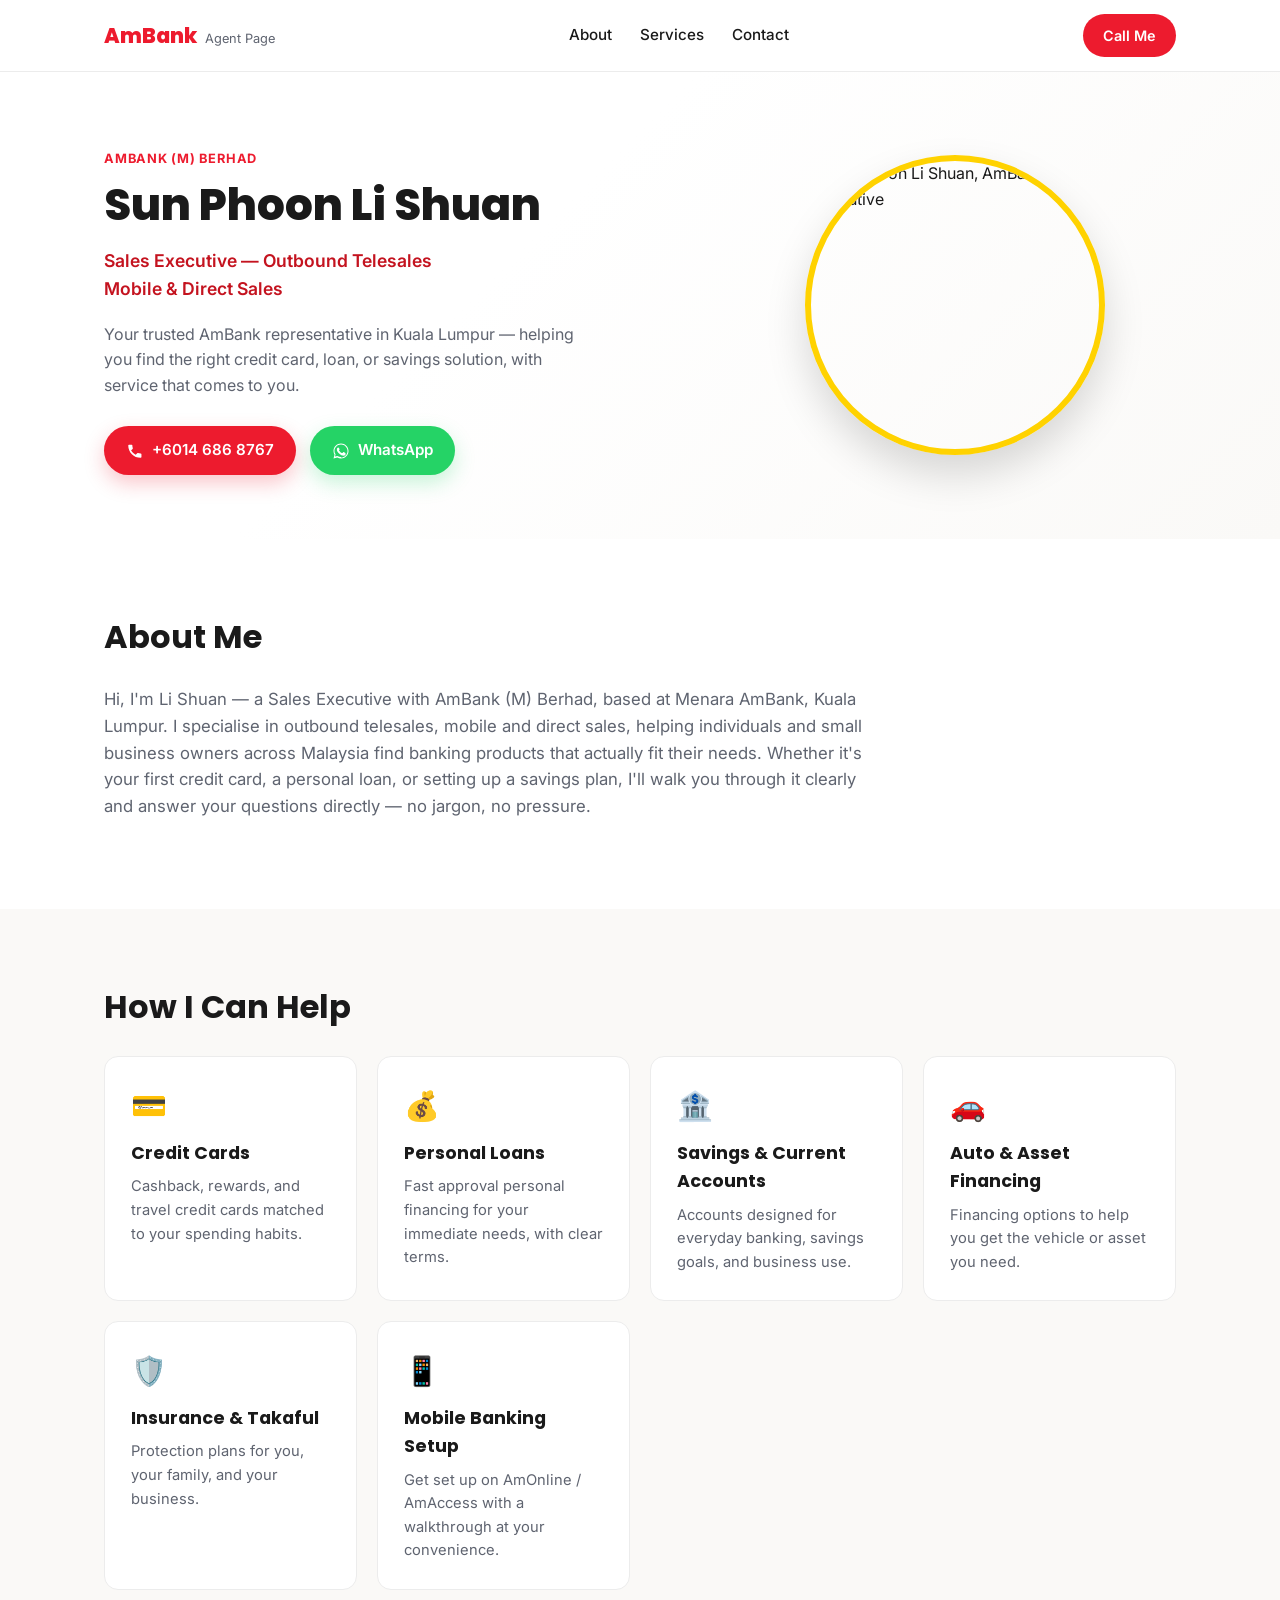
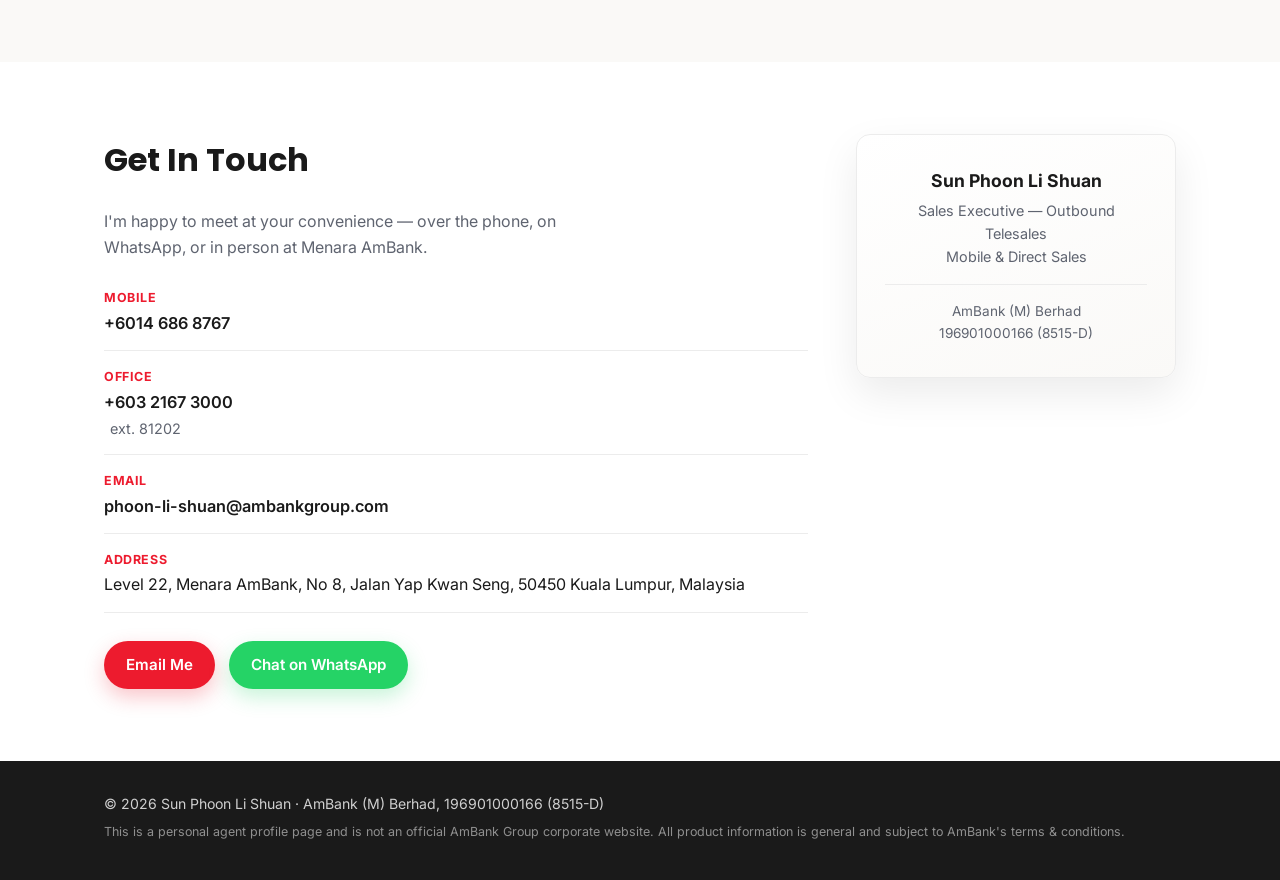
==== index.html @ bdcbb16e "Rename index.html.html to index.html" ====
<!DOCTYPE html>
<html lang="en">
<head>
<meta charset="UTF-8">
<meta name="viewport" content="width=device-width, initial-scale=1.0">
<title>Sun Phoon Li Shuan | AmBank Sales Executive</title>
<meta name="description" content="Sun Phoon Li Shuan - AmBank Sales Executive, Outbound Telesales, Mobile & Direct Sales. Contact for credit cards, personal loans, savings accounts and more.">
<link rel="preconnect" href="https://fonts.googleapis.com">
<link href="https://fonts.googleapis.com/css2?family=Poppins:wght@400;500;600;700;800&family=Inter:wght@400;500;600&display=swap" rel="stylesheet">
<link rel="stylesheet" href="styles.css">
</head>
<body>

<header class="navbar">
  <div class="container navbar-inner">
    <div class="brand">
      <span class="brand-mark">AmBank</span>
      <span class="brand-sub">Agent Page</span>
    </div>
    <nav class="nav-links">
      <a href="#about">About</a>
      <a href="#services">Services</a>
      <a href="#contact">Contact</a>
    </nav>
    <a href="tel:+60146868767" class="btn btn-nav">Call Me</a>
  </div>
</header>

<section class="hero">
  <div class="container hero-inner">
    <div class="hero-text">
      <p class="eyebrow">AmBank (M) Berhad</p>
      <h1>Sun Phoon Li Shuan</h1>
      <p class="role">Sales Executive &mdash; Outbound Telesales<br>Mobile &amp; Direct Sales</p>
      <p class="hero-desc">Your trusted AmBank representative in Kuala Lumpur — helping you find the right credit card, loan, or savings solution, with service that comes to you.</p>
      <div class="hero-actions">
        <a href="tel:+60146868767" class="btn btn-primary">
          <svg viewBox="0 0 24 24" width="18" height="18" fill="currentColor"><path d="M6.6 10.8c1.4 2.7 3.6 4.9 6.3 6.3l2.1-2.1c.3-.3.7-.4 1-.2 1.1.4 2.4.6 3.6.6.6 0 1 .4 1 1V20c0 .6-.4 1-1 1C10.4 21 3 13.6 3 4.5c0-.6.4-1 1-1h3.5c.6 0 1 .4 1 1 0 1.3.2 2.5.6 3.6.1.4 0 .8-.3 1.1l-2.2 2.1z"/></svg>
          +6014 686 8767
        </a>
        <a href="https://wa.me/60146868767" target="_blank" rel="noopener" class="btn btn-whatsapp">
          <svg viewBox="0 0 24 24" width="18" height="18" fill="currentColor"><path d="M17.5 14.4c-.3-.1-1.7-.9-2-1-.3-.1-.5-.1-.7.1-.2.3-.8 1-.9 1.1-.2.2-.3.2-.6.1-.3-.1-1.2-.5-2.3-1.5-.9-.8-1.4-1.7-1.6-2-.2-.3 0-.5.1-.6.1-.1.3-.3.4-.5.1-.2.2-.3.3-.5.1-.2 0-.4 0-.5C10 9.7 9.5 8.4 9.3 7.9c-.2-.5-.4-.4-.6-.4h-.5c-.2 0-.5.1-.7.3-.3.3-1 1-1 2.4s1 2.8 1.2 3c.1.2 2 3.1 4.9 4.3.7.3 1.2.5 1.7.6.7.2 1.3.2 1.8.1.5-.1 1.7-.7 1.9-1.4.2-.7.2-1.2.2-1.4-.1-.1-.3-.2-.6-.3zM12 2C6.5 2 2 6.5 2 12c0 1.8.5 3.6 1.4 5.1L2 22l5.1-1.3C8.5 21.5 10.2 22 12 22c5.5 0 10-4.5 10-10S17.5 2 12 2zm0 18c-1.7 0-3.3-.5-4.7-1.3l-.3-.2-3 .8.8-2.9-.2-.3C3.8 15 3.3 13.5 3.3 12c0-4.8 3.9-8.7 8.7-8.7s8.7 3.9 8.7 8.7-3.9 8.7-8.7 8.7z"/></svg>
          WhatsApp
        </a>
      </div>
    </div>
    <div class="hero-photo">
      <div class="photo-frame">
        <img src="assets/agent-photo.jpg" alt="Sun Phoon Li Shuan, AmBank Sales Executive">
      </div>
    </div>
  </div>
</section>

<section id="about" class="section about">
  <div class="container">
    <h2>About Me</h2>
    <p>Hi, I'm Li Shuan — a Sales Executive with AmBank (M) Berhad, based at Menara AmBank, Kuala Lumpur. I specialise in outbound telesales, mobile and direct sales, helping individuals and small business owners across Malaysia find banking products that actually fit their needs. Whether it's your first credit card, a personal loan, or setting up a savings plan, I'll walk you through it clearly and answer your questions directly — no jargon, no pressure.</p>
  </div>
</section>

<section id="services" class="section services">
  <div class="container">
    <h2>How I Can Help</h2>
    <div class="cards">
      <div class="card">
        <div class="card-icon">💳</div>
        <h3>Credit Cards</h3>
        <p>Cashback, rewards, and travel credit cards matched to your spending habits.</p>
      </div>
      <div class="card">
        <div class="card-icon">💰</div>
        <h3>Personal Loans</h3>
        <p>Fast approval personal financing for your immediate needs, with clear terms.</p>
      </div>
      <div class="card">
        <div class="card-icon">🏦</div>
        <h3>Savings &amp; Current Accounts</h3>
        <p>Accounts designed for everyday banking, savings goals, and business use.</p>
      </div>
      <div class="card">
        <div class="card-icon">🚗</div>
        <h3>Auto &amp; Asset Financing</h3>
        <p>Financing options to help you get the vehicle or asset you need.</p>
      </div>
      <div class="card">
        <div class="card-icon">🛡️</div>
        <h3>Insurance &amp; Takaful</h3>
        <p>Protection plans for you, your family, and your business.</p>
      </div>
      <div class="card">
        <div class="card-icon">📱</div>
        <h3>Mobile Banking Setup</h3>
        <p>Get set up on AmOnline / AmAccess with a walkthrough at your convenience.</p>
      </div>
    </div>
  </div>
</section>

<section id="contact" class="section contact">
  <div class="container contact-inner">
    <div class="contact-info">
      <h2>Get In Touch</h2>
      <p class="contact-lead">I'm happy to meet at your convenience — over the phone, on WhatsApp, or in person at Menara AmBank.</p>

      <ul class="contact-list">
        <li>
          <span class="contact-label">Mobile</span>
          <a href="tel:+60146868767">+6014 686 8767</a>
        </li>
        <li>
          <span class="contact-label">Office</span>
          <a href="tel:+60321673000">+603 2167 3000</a><span class="ext">ext. 81202</span>
        </li>
        <li>
          <span class="contact-label">Email</span>
          <a href="mailto:phoon-li-shuan@ambankgroup.com">phoon-li-shuan@ambankgroup.com</a>
        </li>
        <li>
          <span class="contact-label">Address</span>
          <span>Level 22, Menara AmBank, No 8, Jalan Yap Kwan Seng, 50450 Kuala Lumpur, Malaysia</span>
        </li>
      </ul>

      <div class="contact-actions">
        <a href="mailto:phoon-li-shuan@ambankgroup.com" class="btn btn-primary">Email Me</a>
        <a href="https://wa.me/60146868767" target="_blank" rel="noopener" class="btn btn-whatsapp">Chat on WhatsApp</a>
      </div>
    </div>

    <div class="contact-card">
      <img class="ambank-logo" src="https://upload.wikimedia.org/wikipedia/en/thumb/e/e8/AmBank_Group_Logo.svg/240px-AmBank_Group_Logo.svg.png" alt="AmBank" onerror="this.style.display='none'">
      <p class="contact-card-title">Sun Phoon Li Shuan</p>
      <p class="contact-card-sub">Sales Executive — Outbound Telesales<br>Mobile &amp; Direct Sales</p>
      <hr>
      <p class="contact-card-company">AmBank (M) Berhad<br>196901000166 (8515-D)</p>
    </div>
  </div>
</section>

<footer class="footer">
  <div class="container footer-inner">
    <p>&copy; <span id="year"></span> Sun Phoon Li Shuan &middot; AmBank (M) Berhad, 196901000166 (8515-D)</p>
    <p class="footer-disclaimer">This is a personal agent profile page and is not an official AmBank Group corporate website. All product information is general and subject to AmBank's terms &amp; conditions.</p>
  </div>
</footer>

<script src="script.js"></script>
</body>
</html>
---- styles.css ----
:root {
  --ambank-red: #ED1B2E;
  --ambank-red-dark: #C4131F;
  --ambank-yellow: #FFD200;
  --ink: #1a1a1a;
  --muted: #5f6470;
  --bg-soft: #faf9f7;
  --border: #ececec;
  --whatsapp: #25D366;
  --radius: 14px;
}

* { box-sizing: border-box; }

html { scroll-behavior: smooth; }

body {
  margin: 0;
  font-family: 'Inter', system-ui, sans-serif;
  color: var(--ink);
  background: #fff;
  line-height: 1.6;
}

h1, h2, h3 {
  font-family: 'Poppins', 'Inter', sans-serif;
  margin: 0;
}

.container {
  max-width: 1120px;
  margin: 0 auto;
  padding: 0 24px;
}

a { color: inherit; }

/* Navbar */
.navbar {
  position: sticky;
  top: 0;
  z-index: 50;
  background: #fff;
  border-bottom: 1px solid var(--border);
}

.navbar-inner {
  display: flex;
  align-items: center;
  justify-content: space-between;
  padding-top: 14px;
  padding-bottom: 14px;
}

.brand {
  display: flex;
  align-items: baseline;
  gap: 8px;
}

.brand-mark {
  font-family: 'Poppins', sans-serif;
  font-weight: 800;
  font-size: 1.3rem;
  color: var(--ambank-red);
}

.brand-sub {
  font-size: 0.8rem;
  color: var(--muted);
}

.nav-links {
  display: flex;
  gap: 28px;
}

.nav-links a {
  text-decoration: none;
  font-weight: 500;
  font-size: 0.95rem;
  color: var(--ink);
}

.nav-links a:hover { color: var(--ambank-red); }

/* Buttons */
.btn {
  display: inline-flex;
  align-items: center;
  gap: 8px;
  padding: 12px 22px;
  border-radius: 999px;
  font-weight: 600;
  font-size: 0.95rem;
  text-decoration: none;
  border: none;
  cursor: pointer;
  transition: transform 0.15s ease, box-shadow 0.15s ease;
}

.btn:hover { transform: translateY(-2px); }

.btn-primary {
  background: var(--ambank-red);
  color: #fff;
  box-shadow: 0 8px 20px rgba(237, 27, 46, 0.25);
}

.btn-primary:hover { background: var(--ambank-red-dark); }

.btn-whatsapp {
  background: var(--whatsapp);
  color: #fff;
  box-shadow: 0 8px 20px rgba(37, 211, 102, 0.25);
}

.btn-nav {
  padding: 10px 20px;
  background: var(--ambank-red);
  color: #fff;
  font-size: 0.9rem;
}

/* Hero */
.hero {
  background: linear-gradient(135deg, #fff 40%, var(--bg-soft) 100%);
  padding: 64px 0;
  overflow: hidden;
}

.hero-inner {
  display: flex;
  align-items: center;
  gap: 48px;
  flex-wrap: wrap;
}

.hero-text { flex: 1 1 420px; }

.eyebrow {
  color: var(--ambank-red);
  font-weight: 700;
  letter-spacing: 0.06em;
  text-transform: uppercase;
  font-size: 0.8rem;
  margin-bottom: 12px;
}

.hero h1 {
  font-size: 2.75rem;
  font-weight: 800;
  line-height: 1.1;
  margin-bottom: 14px;
}

.role {
  font-size: 1.1rem;
  font-weight: 600;
  color: var(--ambank-red-dark);
  margin-bottom: 18px;
}

.hero-desc {
  color: var(--muted);
  max-width: 480px;
  margin-bottom: 28px;
}

.hero-actions {
  display: flex;
  gap: 14px;
  flex-wrap: wrap;
}

.hero-photo {
  flex: 1 1 280px;
  display: flex;
  justify-content: center;
}

.photo-frame {
  width: 300px;
  height: 300px;
  border-radius: 50%;
  overflow: hidden;
  border: 6px solid var(--ambank-yellow);
  box-shadow: 0 20px 40px rgba(0,0,0,0.15);
}

.photo-frame img {
  width: 100%;
  height: 100%;
  object-fit: cover;
  object-position: center 20%;
}

/* Sections */
.section {
  padding: 72px 0;
}

.section h2 {
  font-size: 2rem;
  font-weight: 700;
  margin-bottom: 24px;
}

.about {
  background: #fff;
}

.about p {
  max-width: 760px;
  color: var(--muted);
  font-size: 1.05rem;
}

.services {
  background: var(--bg-soft);
}

.cards {
  display: grid;
  grid-template-columns: repeat(auto-fit, minmax(240px, 1fr));
  gap: 20px;
}

.card {
  background: #fff;
  border: 1px solid var(--border);
  border-radius: var(--radius);
  padding: 26px;
  transition: box-shadow 0.2s ease, transform 0.2s ease;
}

.card:hover {
  box-shadow: 0 12px 30px rgba(0,0,0,0.08);
  transform: translateY(-4px);
}

.card-icon {
  font-size: 1.8rem;
  margin-bottom: 10px;
}

.card h3 {
  font-size: 1.1rem;
  margin-bottom: 8px;
}

.card p {
  color: var(--muted);
  font-size: 0.92rem;
  margin: 0;
}

/* Contact */
.contact-inner {
  display: flex;
  gap: 48px;
  flex-wrap: wrap;
  align-items: flex-start;
}

.contact-info { flex: 1 1 420px; }

.contact-lead {
  color: var(--muted);
  max-width: 480px;
  margin-bottom: 28px;
}

.contact-list {
  list-style: none;
  padding: 0;
  margin: 0 0 28px;
  display: flex;
  flex-direction: column;
  gap: 16px;
}

.contact-list li {
  display: flex;
  flex-direction: column;
  gap: 2px;
  border-bottom: 1px solid var(--border);
  padding-bottom: 14px;
}

.contact-label {
  font-size: 0.78rem;
  text-transform: uppercase;
  letter-spacing: 0.05em;
  color: var(--ambank-red);
  font-weight: 700;
}

.contact-list a {
  text-decoration: none;
  font-weight: 600;
  font-size: 1.02rem;
}

.contact-list a:hover { color: var(--ambank-red-dark); }

.ext {
  color: var(--muted);
  font-weight: 400;
  font-size: 0.9rem;
  margin-left: 6px;
}

.contact-actions {
  display: flex;
  gap: 14px;
  flex-wrap: wrap;
}

.contact-card {
  flex: 0 1 320px;
  background: linear-gradient(160deg, #fff 0%, var(--bg-soft) 100%);
  border: 1px solid var(--border);
  border-radius: var(--radius);
  padding: 32px 28px;
  text-align: center;
  box-shadow: 0 16px 40px rgba(0,0,0,0.08);
}

.ambank-logo {
  height: 34px;
  margin-bottom: 18px;
}

.contact-card-title {
  font-weight: 700;
  font-size: 1.1rem;
  margin: 0 0 4px;
}

.contact-card-sub {
  color: var(--muted);
  font-size: 0.9rem;
  margin: 0 0 16px;
}

.contact-card hr {
  border: none;
  border-top: 1px solid var(--border);
  margin: 16px 0;
}

.contact-card-company {
  color: var(--muted);
  font-size: 0.85rem;
  margin: 0;
}

/* Footer */
.footer {
  background: var(--ink);
  color: #cfcfcf;
  padding: 32px 0;
}

.footer-inner p {
  margin: 0 0 6px;
  font-size: 0.88rem;
}

.footer-disclaimer {
  color: #8f8f8f;
  font-size: 0.78rem !important;
}

@media (max-width: 640px) {
  .hero h1 { font-size: 2.1rem; }
  .nav-links { display: none; }
  .photo-frame { width: 220px; height: 220px; }
}
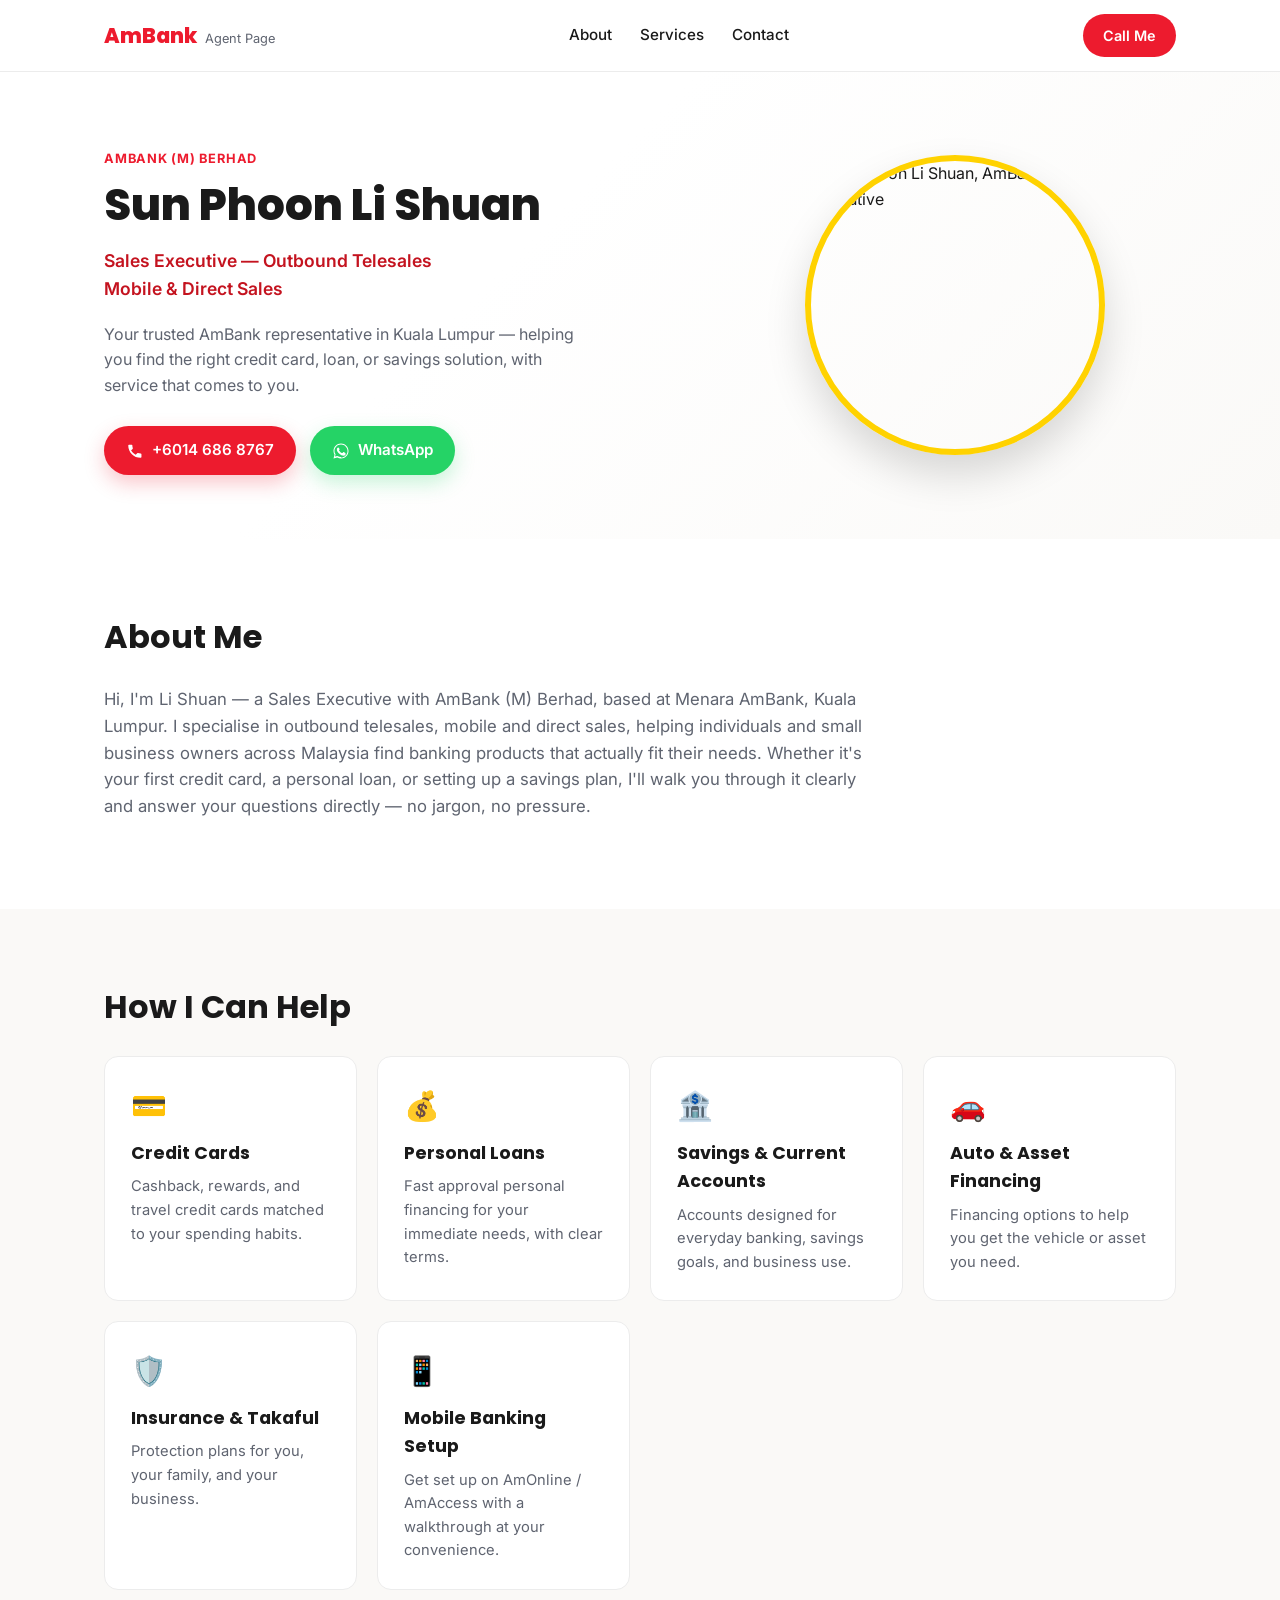
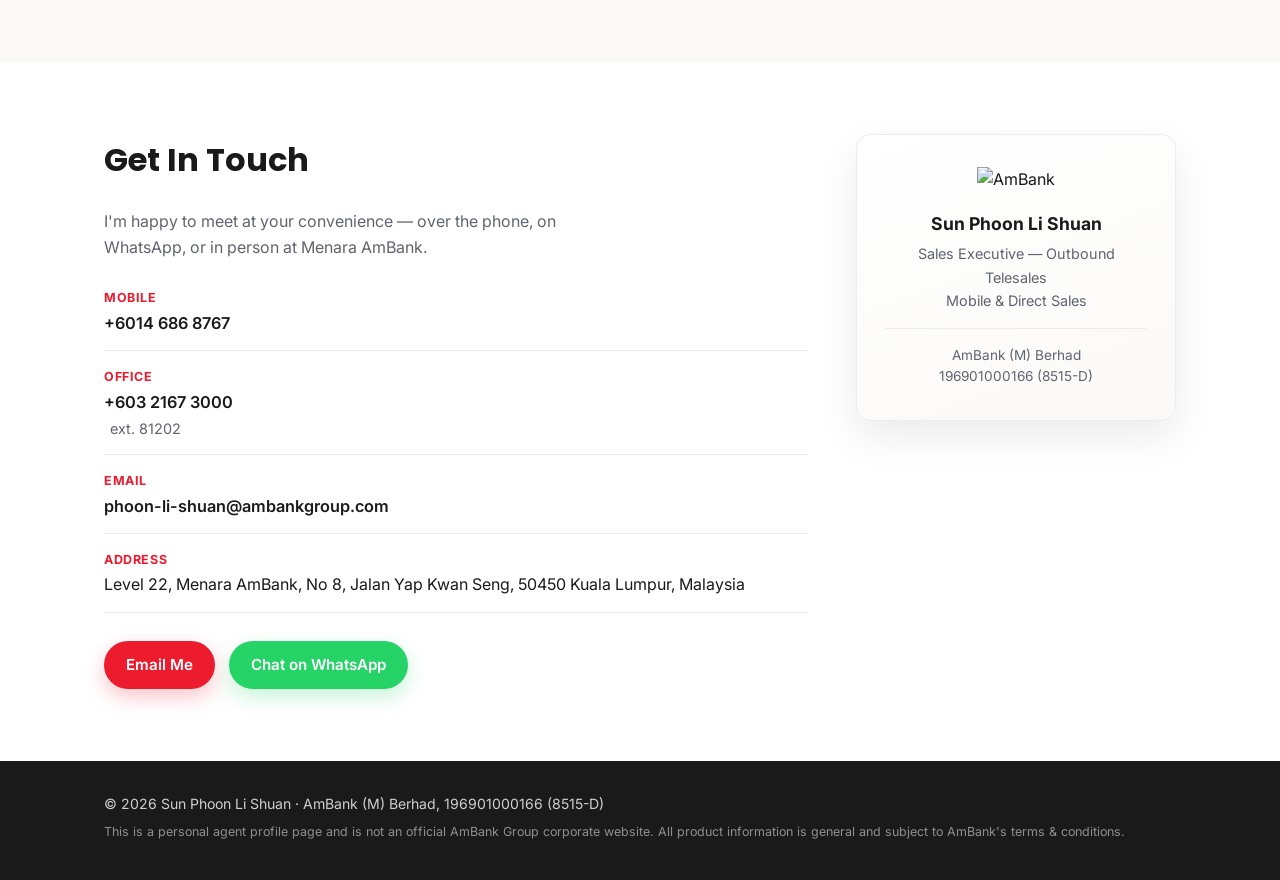
==== commit 04ca0644: "Add files via upload" ====
--- a/index.html
+++ b/index.html
@@ -129,7 +129,7 @@
     </div>
 
     <div class="contact-card">
-      <img class="ambank-logo" src="https://upload.wikimedia.org/wikipedia/en/thumb/e/e8/AmBank_Group_Logo.svg/240px-AmBank_Group_Logo.svg.png" alt="AmBank" onerror="this.style.display='none'">
+      <img class="ambank-logo" src="assets/ambank-logo.png" alt="AmBank">
       <p class="contact-card-title">Sun Phoon Li Shuan</p>
       <p class="contact-card-sub">Sales Executive — Outbound Telesales<br>Mobile &amp; Direct Sales</p>
       <hr>
--- a/styles.css
+++ b/styles.css
@@ -328,7 +328,8 @@
 }
 
 .ambank-logo {
-  height: 34px;
+  height: 68px;
+  width: auto;
   margin-bottom: 18px;
 }
 
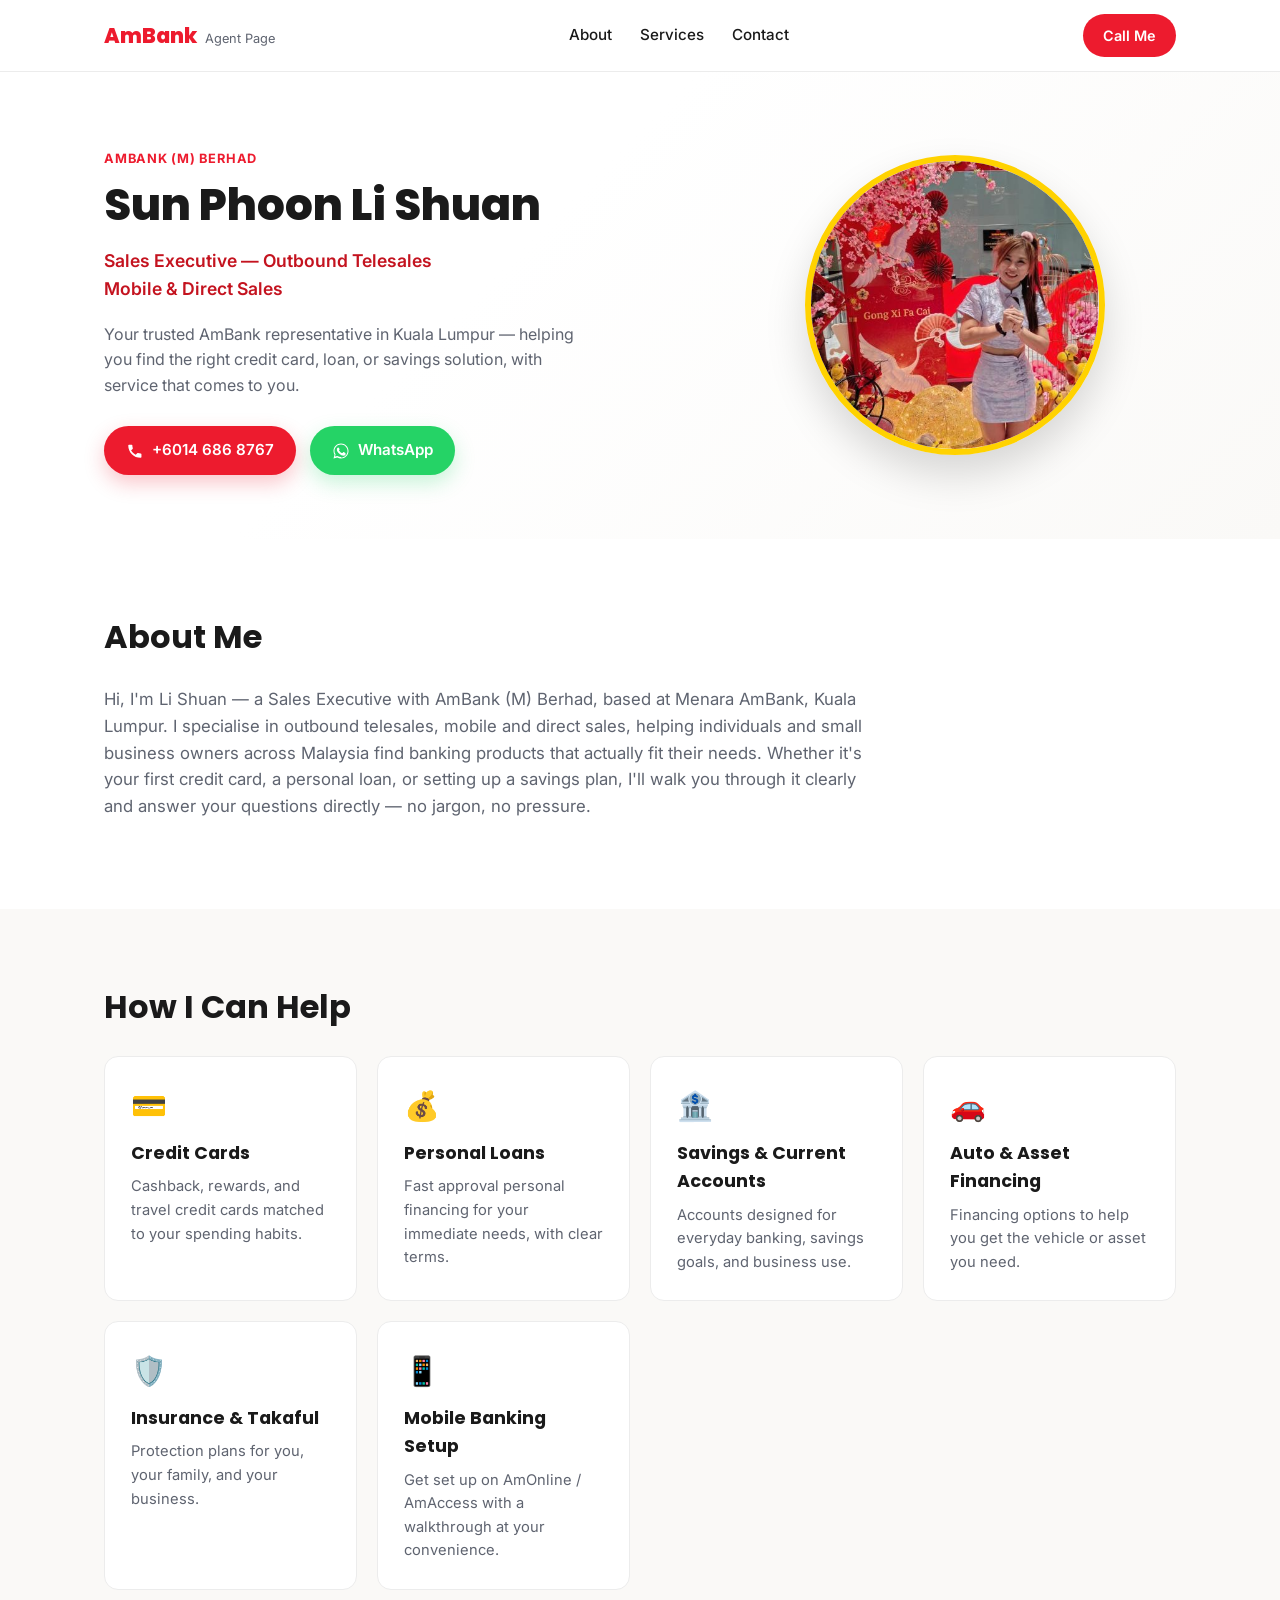
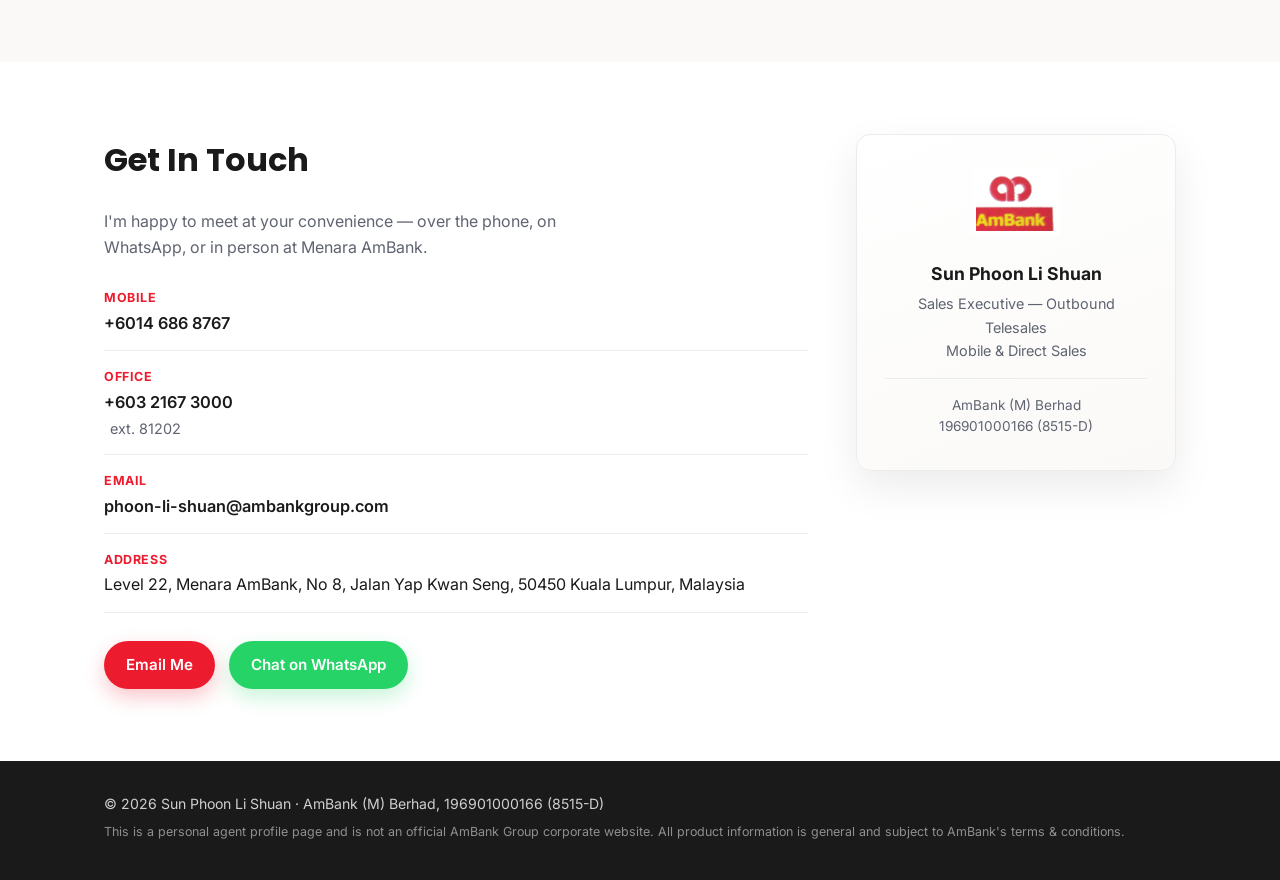
==== commit 07e796e7: "Update image source paths in index.html" ====
--- a/index.html
+++ b/index.html
@@ -46,7 +46,7 @@
     </div>
     <div class="hero-photo">
       <div class="photo-frame">
-        <img src="assets/agent-photo.jpg" alt="Sun Phoon Li Shuan, AmBank Sales Executive">
+        <img src="agent-photo.jpg" alt="Sun Phoon Li Shuan, AmBank Sales Executive">
       </div>
     </div>
   </div>
@@ -129,7 +129,7 @@
     </div>
 
     <div class="contact-card">
-      <img class="ambank-logo" src="assets/ambank-logo.png" alt="AmBank">
+      <img class="ambank-logo" src="ambank-logo.png" alt="AmBank">
       <p class="contact-card-title">Sun Phoon Li Shuan</p>
       <p class="contact-card-sub">Sales Executive — Outbound Telesales<br>Mobile &amp; Direct Sales</p>
       <hr>
